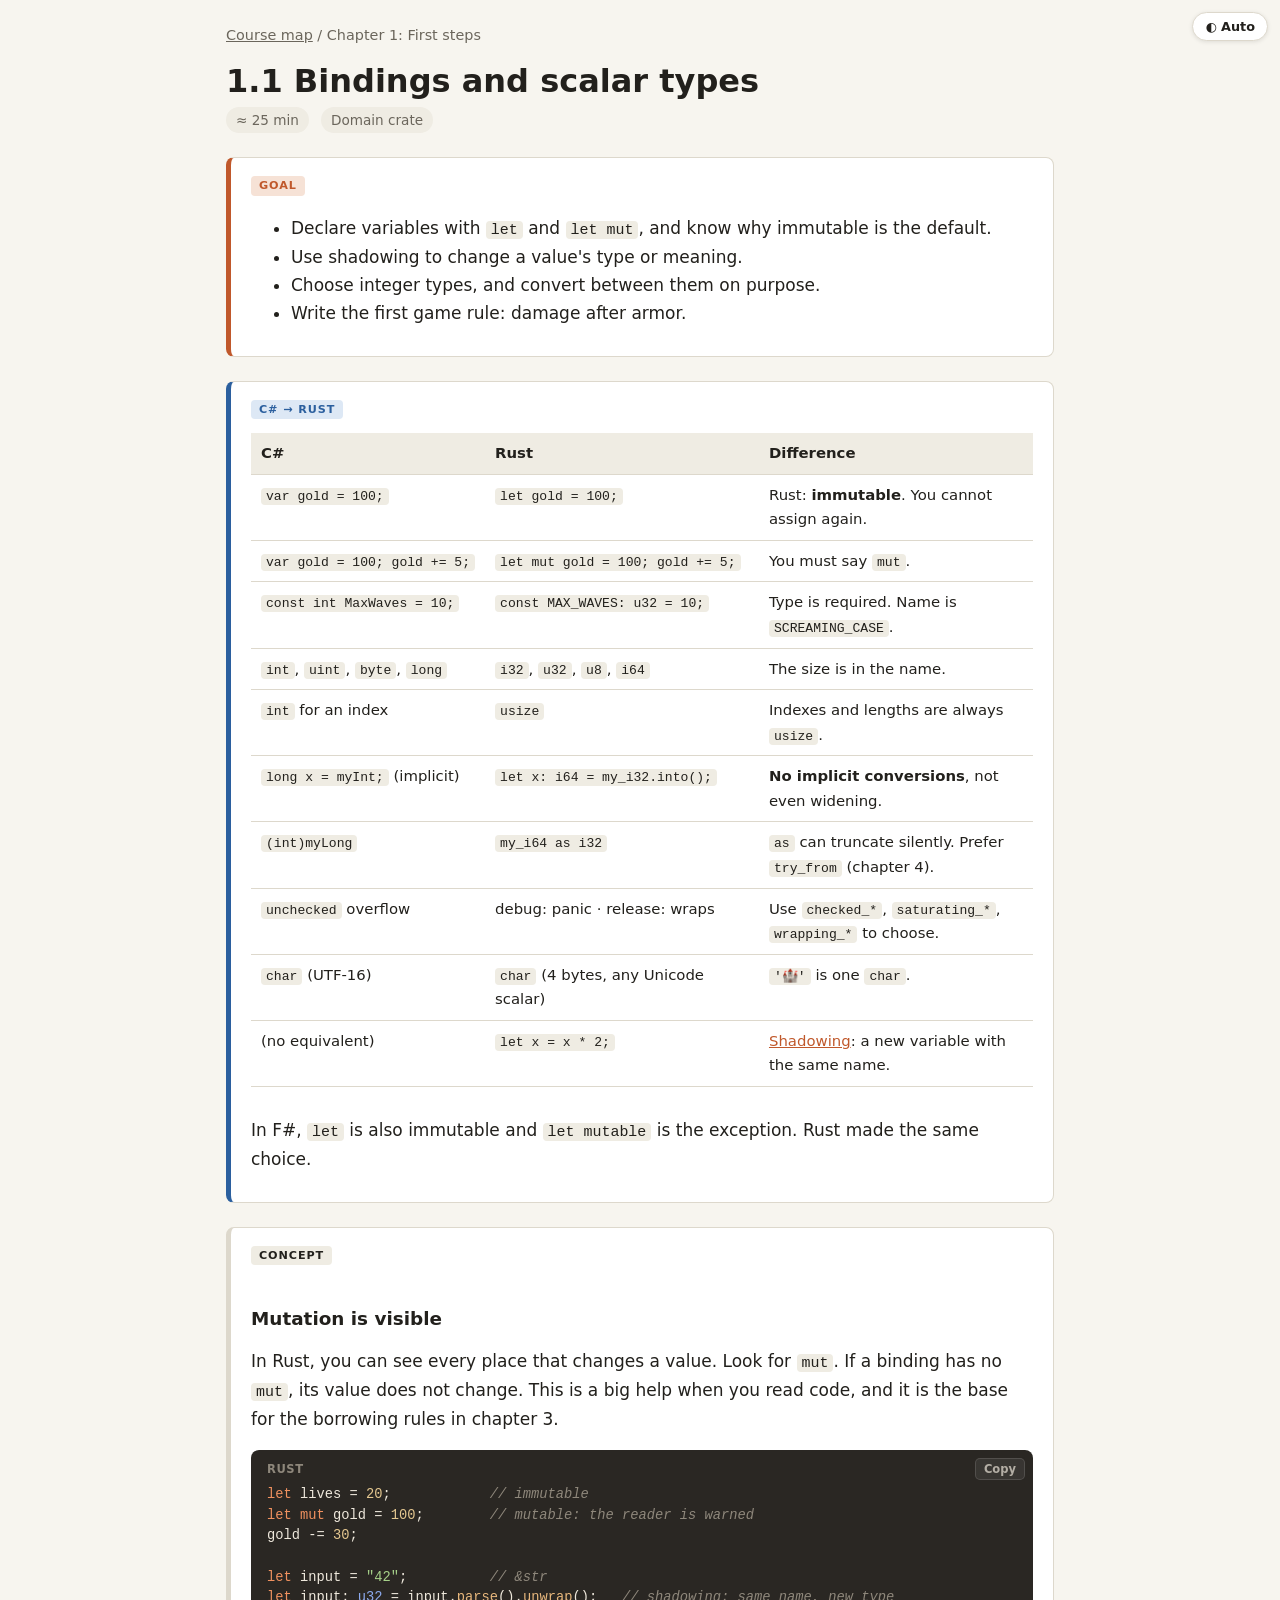
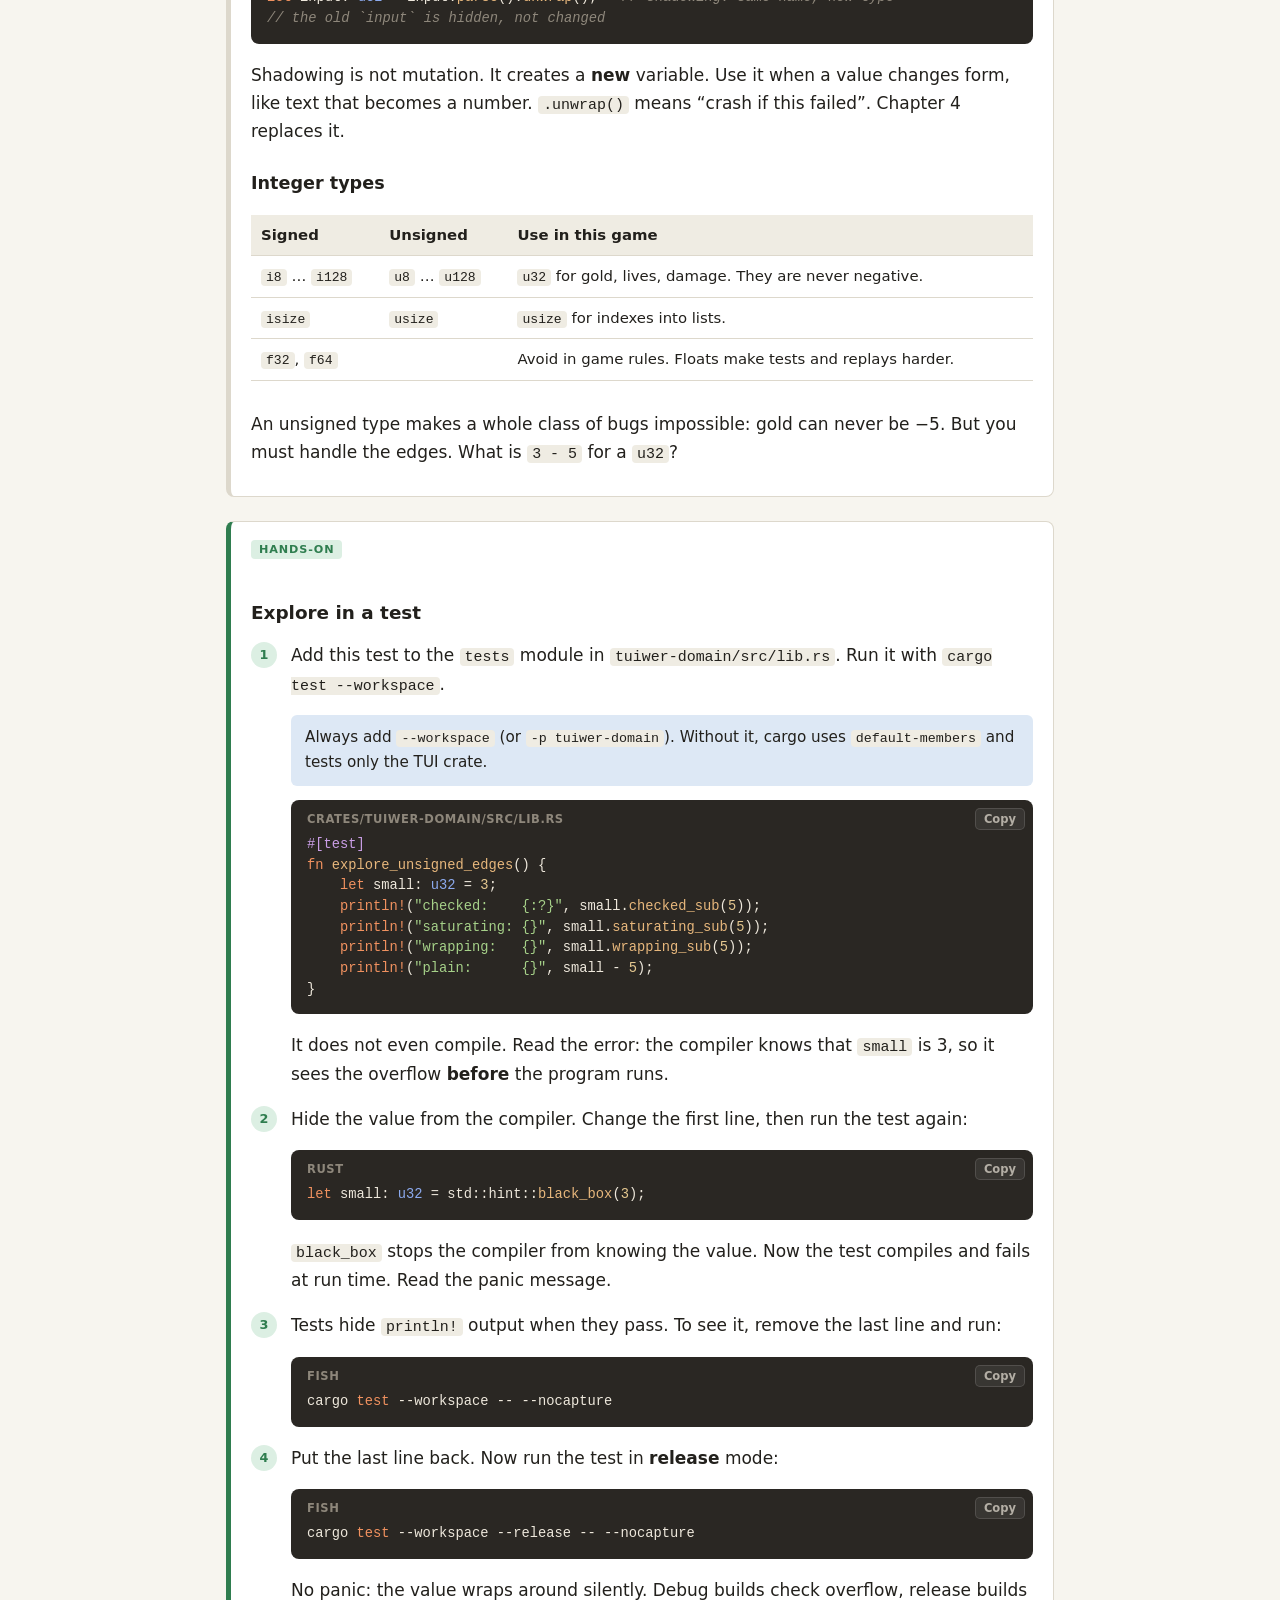
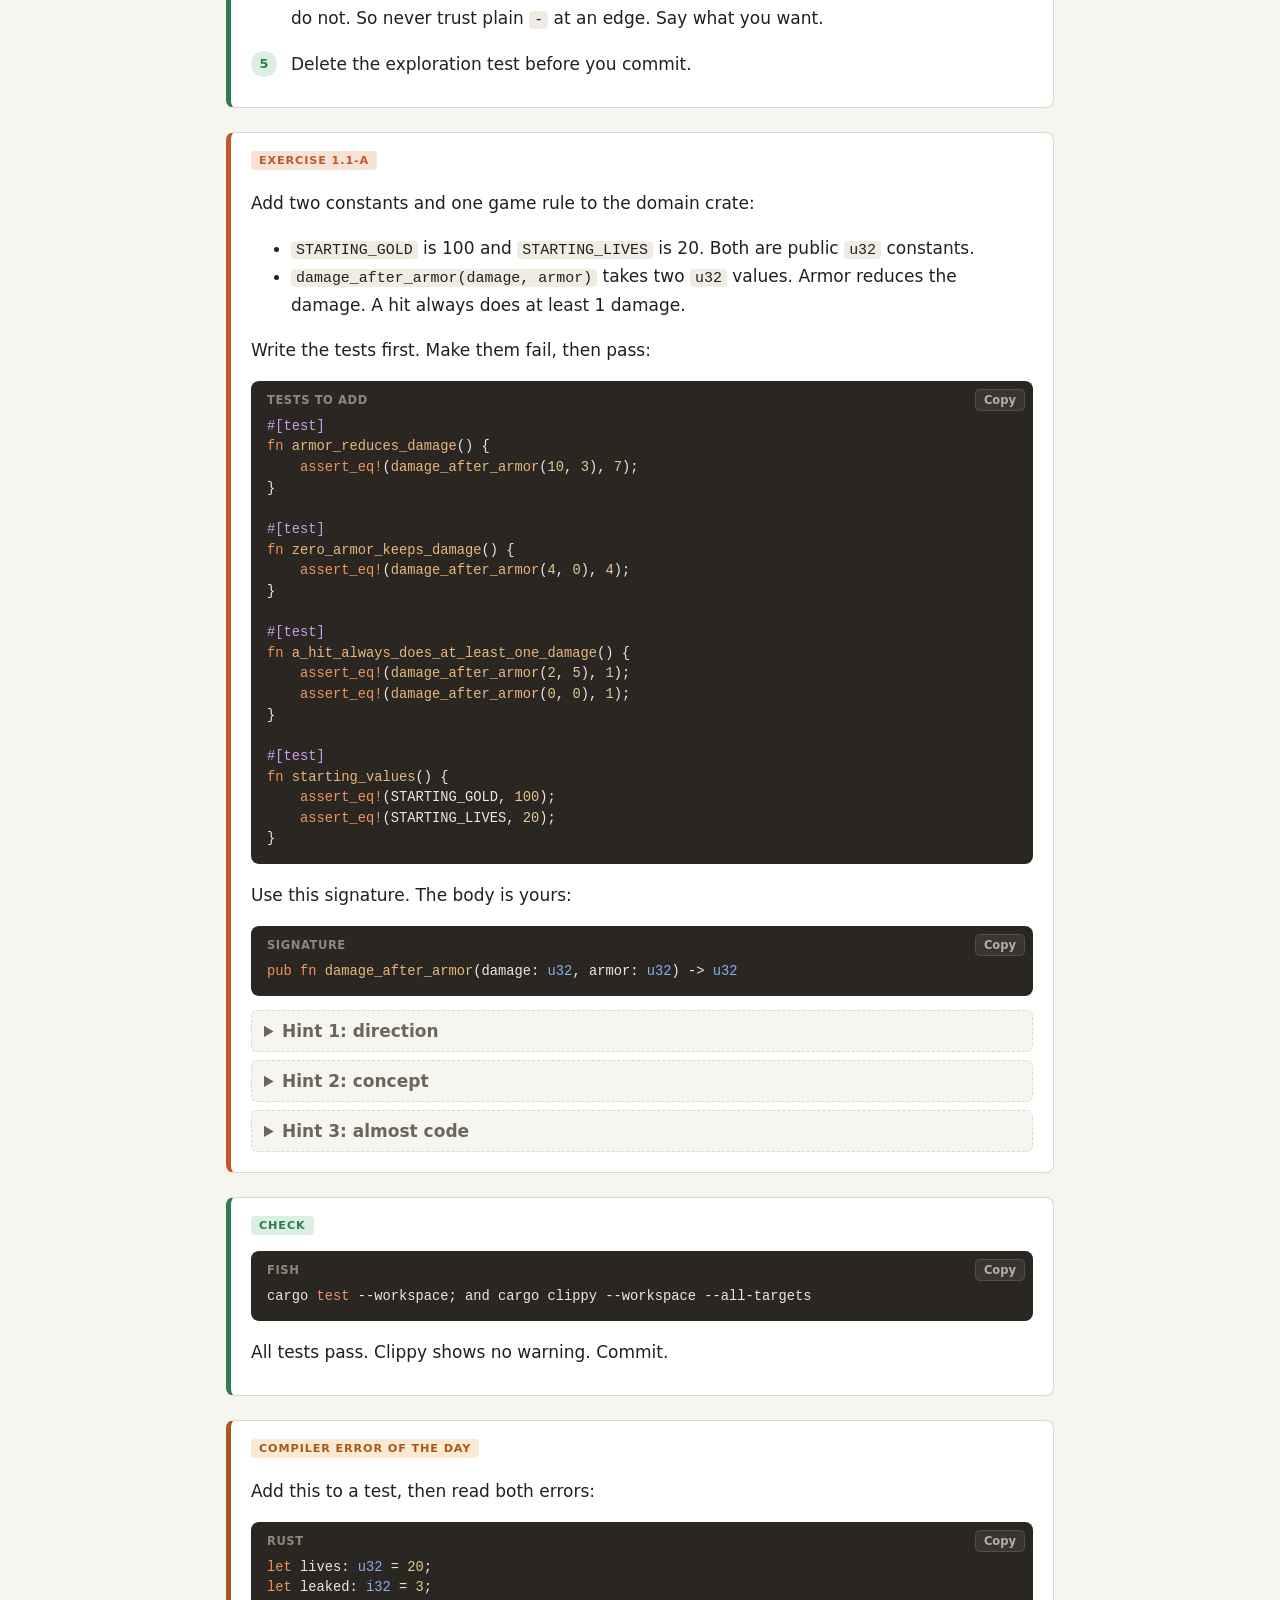
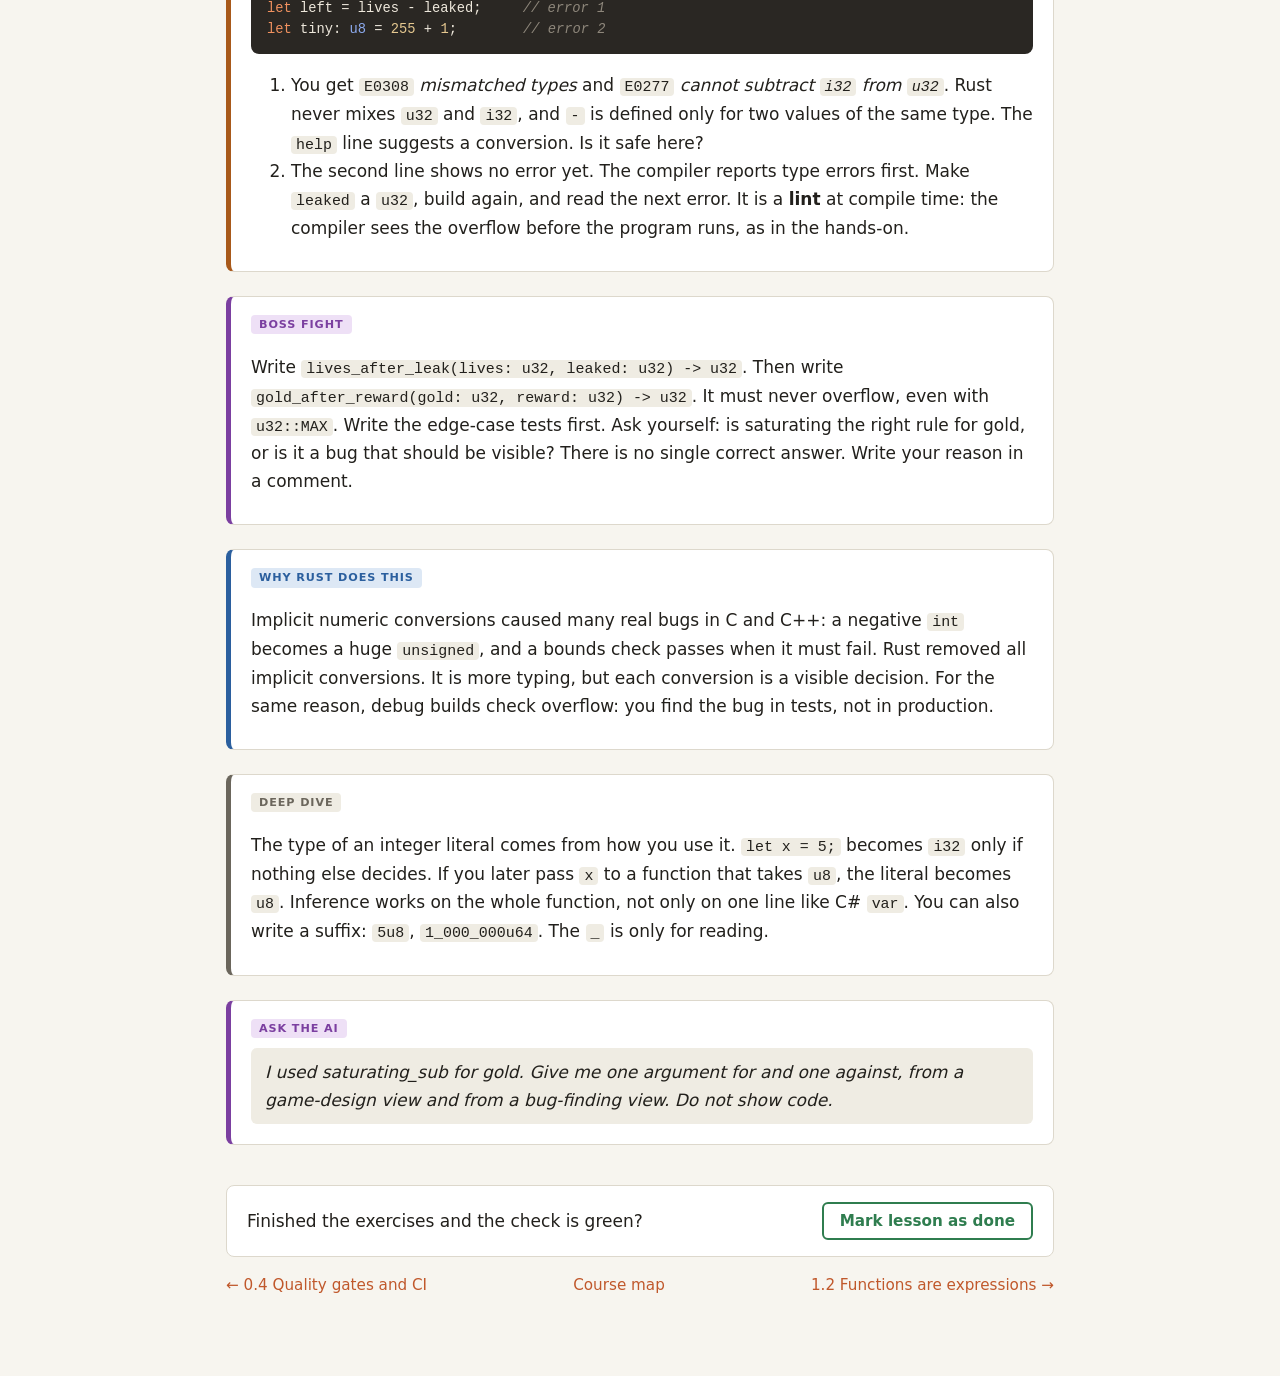
==== course/ch01/1.1-bindings-and-types.html @ e63d15ce "Add Rust course: roadmap, chapters 0-1, glossary, Neovim appendix Course for a C# developer learning" ====
<!doctype html>
<html lang="en">
<head>
  <meta charset="utf-8">
  <meta name="viewport" content="width=device-width, initial-scale=1">
  <title>Bindings and Types</title>
  <link rel="stylesheet" href="../assets/course.css">
  <script src="../assets/vendor/highlight.min.js"></script>
  <script src="../assets/vendor/mermaid.min.js"></script>
  <script src="../assets/course.js"></script>
</head>
<body data-lesson="1.1" data-root="../">
<main>
  <div class="crumbs"><a href="../index.html">Course map</a> / Chapter 1: First steps</div>
  <h1>1.1 Bindings and scalar types</h1>
  <div class="meta"><span>≈ 25 min</span><span>Domain crate</span></div>

  <section class="block goal">
    <span class="block-tag">Goal</span>
    <ul>
      <li>Declare variables with <code>let</code> and <code>let mut</code>, and know why immutable is the default.</li>
      <li>Use shadowing to change a value's type or meaning.</li>
      <li>Choose integer types, and convert between them on purpose.</li>
      <li>Write the first game rule: damage after armor.</li>
    </ul>
  </section>

  <section class="block compare">
    <span class="block-tag">C# → Rust</span>
    <div class="table-wrap">
    <table>
      <tr><th>C#</th><th>Rust</th><th>Difference</th></tr>
      <tr><td><code>var gold = 100;</code></td><td><code>let gold = 100;</code></td><td>Rust: <strong>immutable</strong>. You cannot assign again.</td></tr>
      <tr><td><code>var gold = 100; gold += 5;</code></td><td><code>let mut gold = 100; gold += 5;</code></td><td>You must say <code>mut</code>.</td></tr>
      <tr><td><code>const int MaxWaves = 10;</code></td><td><code>const MAX_WAVES: u32 = 10;</code></td><td>Type is required. Name is <code>SCREAMING_CASE</code>.</td></tr>
      <tr><td><code>int</code>, <code>uint</code>, <code>byte</code>, <code>long</code></td><td><code>i32</code>, <code>u32</code>, <code>u8</code>, <code>i64</code></td><td>The size is in the name.</td></tr>
      <tr><td><code>int</code> for an index</td><td><code>usize</code></td><td>Indexes and lengths are always <code>usize</code>.</td></tr>
      <tr><td><code>long x = myInt;</code> (implicit)</td><td><code>let x: i64 = my_i32.into();</code></td><td><strong>No implicit conversions</strong>, not even widening.</td></tr>
      <tr><td><code>(int)myLong</code></td><td><code>my_i64 as i32</code></td><td><code>as</code> can truncate silently. Prefer <code>try_from</code> (chapter 4).</td></tr>
      <tr><td><code>unchecked</code> overflow</td><td>debug: panic · release: wraps</td><td>Use <code>checked_*</code>, <code>saturating_*</code>, <code>wrapping_*</code> to choose.</td></tr>
      <tr><td><code>char</code> (UTF-16)</td><td><code>char</code> (4 bytes, any Unicode scalar)</td><td><code>'🏰'</code> is one <code>char</code>.</td></tr>
      <tr><td>(no equivalent)</td><td><code>let x = x * 2;</code></td><td><a href="../glossary.html#shadowing">Shadowing</a>: a new variable with the same name.</td></tr>
    </table>
    </div>
    <p>In F#, <code>let</code> is also immutable and <code>let mutable</code> is the exception. Rust made the same choice.</p>
  </section>

  <section class="block">
    <span class="block-tag" style="background:var(--surface-2)">Concept</span>
    <h2>Mutation is visible</h2>
    <p>In Rust, you can see every place that changes a value. Look for <code>mut</code>. If a binding has no <code>mut</code>,
      its value does not change. This is a big help when you read code, and it is the base for the borrowing rules in chapter 3.</p>
<pre data-label="rust"><code class="language-rust">let lives = 20;            // immutable
let mut gold = 100;        // mutable: the reader is warned
gold -= 30;

let input = "42";          // &amp;str
let input: u32 = input.parse().unwrap();   // shadowing: same name, new type
// the old `input` is hidden, not changed</code></pre>
    <p>Shadowing is not mutation. It creates a <strong>new</strong> variable. Use it when a value changes form,
      like text that becomes a number. <code>.unwrap()</code> means “crash if this failed”. Chapter 4 replaces it.</p>

    <h3>Integer types</h3>
    <div class="table-wrap">
    <table>
      <tr><th>Signed</th><th>Unsigned</th><th>Use in this game</th></tr>
      <tr><td><code>i8</code> … <code>i128</code></td><td><code>u8</code> … <code>u128</code></td><td><code>u32</code> for gold, lives, damage. They are never negative.</td></tr>
      <tr><td><code>isize</code></td><td><code>usize</code></td><td><code>usize</code> for indexes into lists.</td></tr>
      <tr><td colspan="2"><code>f32</code>, <code>f64</code></td><td>Avoid in game rules. Floats make tests and replays harder.</td></tr>
    </table>
    </div>
    <p>An unsigned type makes a whole class of bugs impossible: gold can never be −5. But you must handle the edges.
      What is <code>3 - 5</code> for a <code>u32</code>?</p>
  </section>

  <section class="block handson">
    <span class="block-tag">Hands-on</span>
    <h2>Explore in a test</h2>
    <ol class="steps">
      <li>
        <p>Add this test to the <code>tests</code> module in <code>tuiwer-domain/src/lib.rs</code>. Run it with <code>cargo test --workspace</code>.</p>
        <p class="note">Always add <code>--workspace</code> (or <code>-p tuiwer-domain</code>). Without it, cargo uses <code>default-members</code> and tests only the TUI crate.</p>
<pre data-label="crates/tuiwer-domain/src/lib.rs"><code class="language-rust">#[test]
fn explore_unsigned_edges() {
    let small: u32 = 3;
    println!("checked:    {:?}", small.checked_sub(5));
    println!("saturating: {}", small.saturating_sub(5));
    println!("wrapping:   {}", small.wrapping_sub(5));
    println!("plain:      {}", small - 5);
}</code></pre>
        <p>It does not even compile. Read the error: the compiler knows that <code>small</code> is 3, so it sees the overflow <strong>before</strong> the program runs.</p>
      </li>
      <li>
        <p>Hide the value from the compiler. Change the first line, then run the test again:</p>
<pre data-label="rust"><code class="language-rust">let small: u32 = std::hint::black_box(3);</code></pre>
        <p><code>black_box</code> stops the compiler from knowing the value. Now the test compiles and fails at run time. Read the panic message.</p>
      </li>
      <li>
        <p>Tests hide <code>println!</code> output when they pass. To see it, remove the last line and run:</p>
<pre data-label="fish"><code class="language-bash">cargo test --workspace -- --nocapture</code></pre>
      </li>
      <li>
        <p>Put the last line back. Now run the test in <strong>release</strong> mode:</p>
<pre data-label="fish"><code class="language-bash">cargo test --workspace --release -- --nocapture</code></pre>
        <p>No panic: the value wraps around silently. Debug builds check overflow, release builds do not.
          So never trust plain <code>-</code> at an edge. Say what you want.</p>
      </li>
      <li>Delete the exploration test before you commit.</li>
    </ol>
  </section>

  <section class="block exercise">
    <span class="block-tag">Exercise 1.1-A</span>
    <p>Add two constants and one game rule to the domain crate:</p>
    <ul>
      <li><code>STARTING_GOLD</code> is 100 and <code>STARTING_LIVES</code> is 20. Both are public <code>u32</code> constants.</li>
      <li><code>damage_after_armor(damage, armor)</code> takes two <code>u32</code> values. Armor reduces the damage. A hit always does at least 1 damage.</li>
    </ul>
    <p>Write the tests first. Make them fail, then pass:</p>
<pre data-label="tests to add"><code class="language-rust">#[test]
fn armor_reduces_damage() {
    assert_eq!(damage_after_armor(10, 3), 7);
}

#[test]
fn zero_armor_keeps_damage() {
    assert_eq!(damage_after_armor(4, 0), 4);
}

#[test]
fn a_hit_always_does_at_least_one_damage() {
    assert_eq!(damage_after_armor(2, 5), 1);
    assert_eq!(damage_after_armor(0, 0), 1);
}

#[test]
fn starting_values() {
    assert_eq!(STARTING_GOLD, 100);
    assert_eq!(STARTING_LIVES, 20);
}</code></pre>
    <p>Use this signature. The body is yours:</p>
<pre data-label="signature"><code class="language-rust">pub fn damage_after_armor(damage: u32, armor: u32) -&gt; u32</code></pre>
    <details class="hint"><summary>Hint 1: direction</summary>
      <p>What happens when <code>armor</code> is larger than <code>damage</code>? Your explore test gave the answer.</p></details>
    <details class="hint"><summary>Hint 2: concept</summary>
      <p>Integer types have methods. Look at <code>u32</code> in <code>rustup doc --std</code>. You need one method that stops at zero,
        and one method that gives the larger of two values. Methods can be chained.</p></details>
    <details class="hint"><summary>Hint 3: almost code</summary>
      <p><code>saturating_sub</code> and <code>max</code>. The body is one expression, without <code>return</code> and without <code>;</code>.</p></details>
  </section>

  <section class="block check">
    <span class="block-tag">Check</span>
<pre data-label="fish"><code class="language-bash">cargo test --workspace; and cargo clippy --workspace --all-targets</code></pre>
    <p>All tests pass. Clippy shows no warning. Commit.</p>
  </section>

  <section class="block compile-error">
    <span class="block-tag">Compiler error of the day</span>
    <p>Add this to a test, then read both errors:</p>
<pre data-label="rust"><code class="language-rust">let lives: u32 = 20;
let leaked: i32 = 3;
let left = lives - leaked;     // error 1
let tiny: u8 = 255 + 1;        // error 2</code></pre>
    <ol>
      <li>You get <code>E0308</code> <em>mismatched types</em> and <code>E0277</code> <em>cannot subtract <code>i32</code> from <code>u32</code></em>.
        Rust never mixes <code>u32</code> and <code>i32</code>, and <code>-</code> is defined only for two values of the same type. The <code>help</code> line suggests a conversion. Is it safe here?</li>
      <li>The second line shows no error yet. The compiler reports type errors first. Make <code>leaked</code> a <code>u32</code>, build again, and read the next error.
        It is a <strong>lint</strong> at compile time: the compiler sees the overflow before the program runs, as in the hands-on.</li>
    </ol>
  </section>

  <section class="block boss">
    <span class="block-tag">Boss fight</span>
    <p>Write <code>lives_after_leak(lives: u32, leaked: u32) -&gt; u32</code>. Then write
      <code>gold_after_reward(gold: u32, reward: u32) -&gt; u32</code>. It must never overflow, even with <code>u32::MAX</code>.
      Write the edge-case tests first. Ask yourself: is saturating the right rule for gold, or is it a bug that should be visible?
      There is no single correct answer. Write your reason in a comment.</p>
  </section>

  <section class="block why">
    <span class="block-tag">Why Rust does this</span>
    <p>Implicit numeric conversions caused many real bugs in C and C++: a negative <code>int</code> becomes a huge <code>unsigned</code>,
      and a bounds check passes when it must fail. Rust removed all implicit conversions. It is more typing, but each conversion is
      a visible decision. For the same reason, debug builds check overflow: you find the bug in tests, not in production.</p>
  </section>

  <section class="block deepdive">
    <span class="block-tag">Deep dive</span>
    <p>The type of an integer literal comes from how you use it. <code>let x = 5;</code> becomes <code>i32</code> only if nothing else decides.
      If you later pass <code>x</code> to a function that takes <code>u8</code>, the literal becomes <code>u8</code>. Inference works on the whole function,
      not only on one line like C# <code>var</code>. You can also write a suffix: <code>5u8</code>, <code>1_000_000u64</code>. The <code>_</code> is only for reading.</p>
  </section>

  <section class="block ask-ai">
    <span class="block-tag">Ask the AI</span>
    <div class="prompt">I used saturating_sub for gold. Give me one argument for and one against, from a game-design view and from a bug-finding view. Do not show code.</div>
  </section>
</main>
</body>
</html>
---- course/assets/course.css ----
/* Tuiwer Defense course: shared styles for every page. */

:root {
  --bg: #f7f5ef;
  --surface: #ffffff;
  --surface-2: #efece3;
  --text: #22201c;
  --muted: #6b665c;
  --border: #ddd8cc;
  --accent: #c0582b;      /* rust orange */
  --accent-soft: #f6e2d6;
  --ok: #2f7d4f;
  --ok-soft: #dcefe3;
  --warn: #a8591a;
  --warn-soft: #fbe9d4;
  --info: #2b5f9e;
  --info-soft: #dde8f5;
  --boss: #7b3fa0;
  --boss-soft: #eee0f6;
  --code-bg: #2a2723;
  --code-text: #eee8dc;
  --hl-keyword: #f0915f;
  --hl-string: #a6d189;
  --hl-number: #e5c890;
  --hl-comment: #8e877b;
  --hl-type: #8caaee;
  --hl-func: #e7b77c;
  --hl-meta: #ca9ee6;
  color-scheme: light;
}

@media (prefers-color-scheme: dark) {
  :root:not([data-theme="light"]) {
    --bg: #181614;
    --surface: #211f1c;
    --surface-2: #2a2724;
    --text: #ebe6dc;
    --muted: #a39d92;
    --border: #3a3631;
    --accent: #f0915f;
    --accent-soft: #3b2619;
    --ok: #7fcf9b;
    --ok-soft: #1d3326;
    --warn: #f2b36d;
    --warn-soft: #3a2a17;
    --info: #8fb8ee;
    --info-soft: #1b2a3d;
    --boss: #d2a3f0;
    --boss-soft: #2f2139;
    --code-bg: #12110f;
    color-scheme: dark;
  }
}

:root[data-theme="dark"] {
  --bg: #181614;
  --surface: #211f1c;
  --surface-2: #2a2724;
  --text: #ebe6dc;
  --muted: #a39d92;
  --border: #3a3631;
  --accent: #f0915f;
  --accent-soft: #3b2619;
  --ok: #7fcf9b;
  --ok-soft: #1d3326;
  --warn: #f2b36d;
  --warn-soft: #3a2a17;
  --info: #8fb8ee;
  --info-soft: #1b2a3d;
  --boss: #d2a3f0;
  --boss-soft: #2f2139;
  --code-bg: #12110f;
  color-scheme: dark;
}

* { box-sizing: border-box; }

html { -webkit-text-size-adjust: 100%; }

body {
  margin: 0;
  background: var(--bg);
  color: var(--text);
  font: 17px/1.65 "Inter", system-ui, -apple-system, "Segoe UI", sans-serif;
}

main {
  max-width: 860px;
  margin: 0 auto;
  padding: 24px 16px 96px;
}

a { color: var(--accent); }

h1, h2, h3 { line-height: 1.25; }
h1 { font-size: 2rem; margin: 0.4em 0 0.2em; }
h2 { font-size: 1.35rem; margin: 2.2em 0 0.6em; }
h3 { font-size: 1.1rem; margin: 1.6em 0 0.4em; }

.crumbs { font-size: 0.9rem; color: var(--muted); }
.crumbs a { color: var(--muted); }
.subtitle { color: var(--muted); margin-top: 0; }
.meta { display: flex; gap: 12px; flex-wrap: wrap; font-size: 0.85rem; color: var(--muted); }
.meta span { background: var(--surface-2); border-radius: 999px; padding: 2px 10px; }

/* ---------- code ---------- */

code {
  font-family: "JetBrains Mono", "Fira Code", ui-monospace, monospace;
  font-size: 0.88em;
  background: var(--surface-2);
  padding: 1px 5px;
  border-radius: 4px;
}

pre {
  position: relative;
  background: var(--code-bg);
  color: var(--code-text);
  border-radius: 8px;
  padding: 14px 16px;
  overflow-x: auto;
  font-size: 0.86rem;
  line-height: 1.5;
}
pre code { background: none; padding: 0; color: inherit; font-size: inherit; }
pre[data-label]::before {
  content: attr(data-label);
  display: block;
  font: 600 0.72rem/1 system-ui, sans-serif;
  letter-spacing: 0.05em;
  text-transform: uppercase;
  color: var(--hl-comment);
  margin-bottom: 10px;
}
.copy-btn {
  position: absolute; top: 8px; right: 8px;
  font: 600 0.72rem system-ui, sans-serif;
  background: #ffffff1a; color: var(--code-text);
  border: 1px solid #ffffff30; border-radius: 5px;
  padding: 3px 8px; cursor: pointer; opacity: 0.7;
}
.copy-btn:hover { opacity: 1; }

.hljs-keyword, .hljs-built_in, .hljs-selector-tag { color: var(--hl-keyword); }
.hljs-string, .hljs-char { color: var(--hl-string); }
.hljs-number, .hljs-literal { color: var(--hl-number); }
.hljs-comment { color: var(--hl-comment); font-style: italic; }
.hljs-type, .hljs-title.class_ { color: var(--hl-type); }
.hljs-title.function_, .hljs-title { color: var(--hl-func); }
.hljs-meta, .hljs-attr, .hljs-symbol { color: var(--hl-meta); }

/* ---------- tables ---------- */

.table-wrap { overflow-x: auto; }
table { border-collapse: collapse; width: 100%; font-size: 0.93rem; margin: 12px 0; }
th, td { border-bottom: 1px solid var(--border); padding: 8px 10px; text-align: left; vertical-align: top; }
th { background: var(--surface-2); font-weight: 600; }
td code { white-space: nowrap; }

/* ---------- lesson blocks ---------- */

.block {
  background: var(--surface);
  border: 1px solid var(--border);
  border-left: 5px solid var(--border);
  border-radius: 8px;
  padding: 4px 20px 12px;
  margin: 24px 0;
}
.block > h2:first-child, .block > h3:first-child { margin-top: 14px; }
.block h2 { font-size: 1.15rem; }
.block-tag {
  display: inline-block;
  font: 700 0.7rem/1 system-ui, sans-serif;
  letter-spacing: 0.08em;
  text-transform: uppercase;
  padding: 4px 8px;
  border-radius: 4px;
  margin-top: 14px;
}

.goal      { border-left-color: var(--accent); }
.goal .block-tag { background: var(--accent-soft); color: var(--accent); }
.compare   { border-left-color: var(--info); }
.compare .block-tag { background: var(--info-soft); color: var(--info); }
.handson   { border-left-color: var(--ok); }
.handson .block-tag { background: var(--ok-soft); color: var(--ok); }
.exercise  { border-left-color: var(--accent); }
.exercise .block-tag { background: var(--accent-soft); color: var(--accent); }
.check     { border-left-color: var(--ok); }
.check .block-tag { background: var(--ok-soft); color: var(--ok); }
.compile-error { border-left-color: var(--warn); }
.compile-error .block-tag { background: var(--warn-soft); color: var(--warn); }
.boss      { border-left-color: var(--boss); }
.boss .block-tag { background: var(--boss-soft); color: var(--boss); }
.showoff   { border-left-color: var(--hl-number); }
.showoff .block-tag { background: var(--warn-soft); color: var(--warn); }
.deepdive  { border-left-color: var(--muted); }
.deepdive .block-tag { background: var(--surface-2); color: var(--muted); }
.why       { border-left-color: var(--info); }
.why .block-tag { background: var(--info-soft); color: var(--info); }
.ask-ai    { border-left-color: var(--boss); }
.ask-ai .block-tag { background: var(--boss-soft); color: var(--boss); }

.prompt {
  background: var(--surface-2);
  border-radius: 6px;
  padding: 10px 14px;
  margin: 8px 0;
  font-style: italic;
}

/* steps */
ol.steps { counter-reset: step; list-style: none; padding-left: 0; }
ol.steps > li { counter-increment: step; position: relative; padding-left: 40px; margin: 14px 0; }
ol.steps > li::before {
  content: counter(step);
  position: absolute; left: 0; top: 1px;
  width: 26px; height: 26px; border-radius: 50%;
  background: var(--ok-soft); color: var(--ok);
  font: 700 0.8rem/26px system-ui, sans-serif; text-align: center;
}

/* hints */
details.hint {
  border: 1px dashed var(--border);
  border-radius: 6px;
  padding: 6px 12px;
  margin: 8px 0;
  background: var(--bg);
}
details.hint summary { cursor: pointer; font-weight: 600; color: var(--muted); }
details.hint[open] summary { margin-bottom: 6px; }

/* callouts */
.note, .warning {
  border-radius: 6px; padding: 10px 14px; margin: 14px 0; font-size: 0.95rem;
}
.note { background: var(--info-soft); }
.warning { background: var(--warn-soft); }

/* figures */
figure { margin: 18px 0; }
figure svg { display: block; width: 100%; height: auto; max-width: 760px; margin: 0 auto; }
figcaption { text-align: center; font-size: 0.85rem; color: var(--muted); margin-top: 6px; }
.mermaid { text-align: center; background: var(--surface); border-radius: 8px; padding: 8px 0; }

/* ---------- lesson footer ---------- */

.done-bar {
  display: flex; align-items: center; justify-content: space-between; gap: 12px; flex-wrap: wrap;
  margin-top: 40px; padding: 16px 20px;
  background: var(--surface); border: 1px solid var(--border); border-radius: 8px;
}
button.done-toggle {
  font: 600 0.95rem system-ui, sans-serif;
  border: 2px solid var(--ok); color: var(--ok); background: transparent;
  border-radius: 6px; padding: 8px 16px; cursor: pointer;
}
button.done-toggle.is-done { background: var(--ok); color: var(--surface); }
nav.pager { display: flex; justify-content: space-between; gap: 12px; margin-top: 16px; font-size: 0.95rem; }
nav.pager a { text-decoration: none; }

/* ---------- theme toggle ---------- */

.theme-toggle {
  position: fixed; top: 12px; right: 12px; z-index: 10;
  font: 600 0.8rem system-ui, sans-serif;
  background: var(--surface); color: var(--text);
  border: 1px solid var(--border); border-radius: 999px;
  padding: 6px 12px; cursor: pointer;
  box-shadow: 0 1px 4px #0000001a;
}
.theme-toggle:hover { border-color: var(--accent); }

/* ---------- index ---------- */

.hero { padding: 12px 0 4px; }
.hero h1 { font-size: 2.4rem; }
.hero .tag { color: var(--accent); font-weight: 700; letter-spacing: 0.04em; }

.map-wrap { background: var(--surface); border: 1px solid var(--border); border-radius: 10px; padding: 8px; }
.map-wrap svg { display: block; width: 100%; height: auto; }
.map-node { cursor: pointer; }
.map-node text { font: 700 15px system-ui, sans-serif; }
.map-node .label { font: 500 11px system-ui, sans-serif; fill: var(--muted); }
.progress-line { font-size: 0.95rem; color: var(--muted); margin: 10px 4px; }

.chapter-card {
  background: var(--surface); border: 1px solid var(--border); border-radius: 8px;
  padding: 12px 18px; margin: 14px 0;
}
.chapter-card h3 { margin: 6px 0; display: flex; gap: 10px; align-items: baseline; flex-wrap: wrap; }
.chapter-card h3 .num { color: var(--accent); }
.chapter-card .concepts { font-size: 0.88rem; color: var(--muted); margin: 4px 0 8px; }
.chapter-card ul { list-style: none; padding: 0; margin: 0; }
.chapter-card li { padding: 3px 0; font-size: 0.95rem; }
.chapter-card li .tick { display: inline-block; width: 22px; color: var(--ok); }
.chapter-card li.pending { color: var(--muted); }
.chapter-card .showoff-line { font-size: 0.88rem; margin-top: 8px; }

@media (max-width: 600px) {
  body { font-size: 16px; }
  h1 { font-size: 1.6rem; }
  .hero h1 { font-size: 1.9rem; }
  .block { padding: 4px 14px 10px; }
}
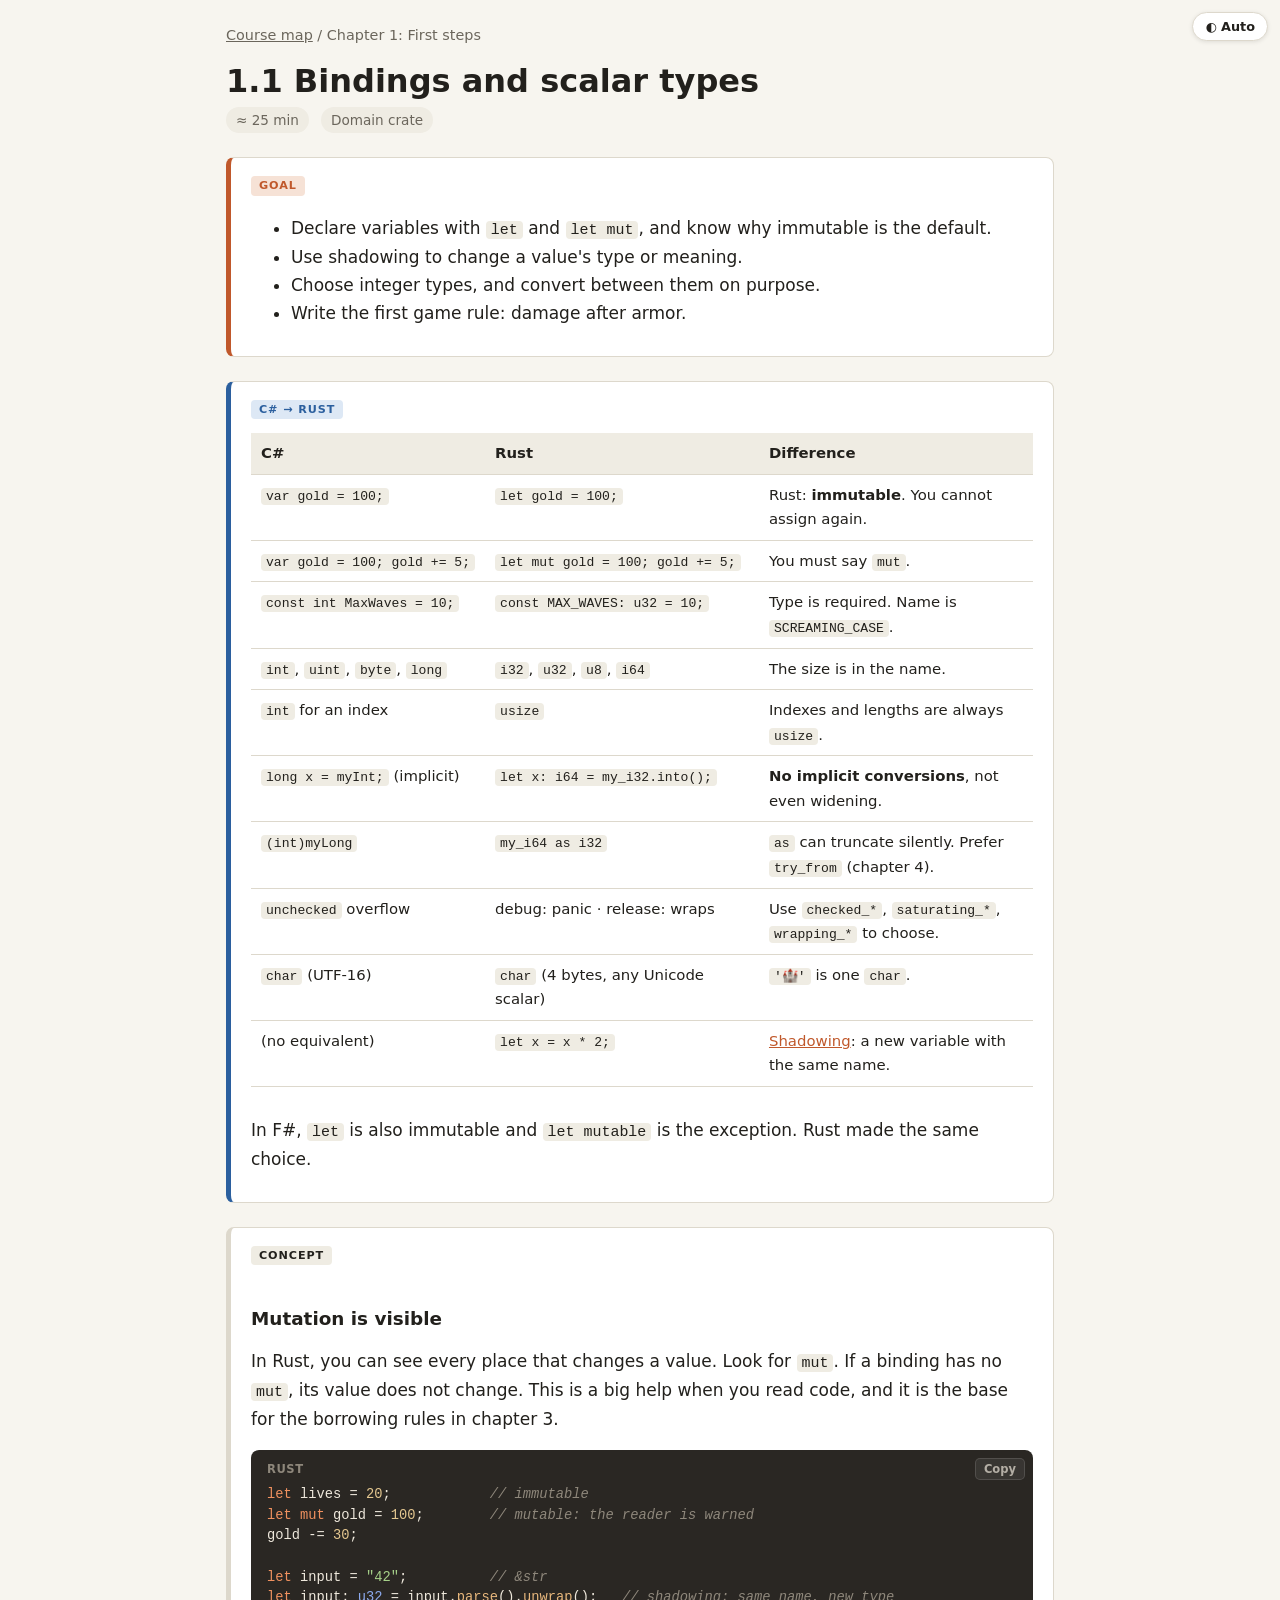
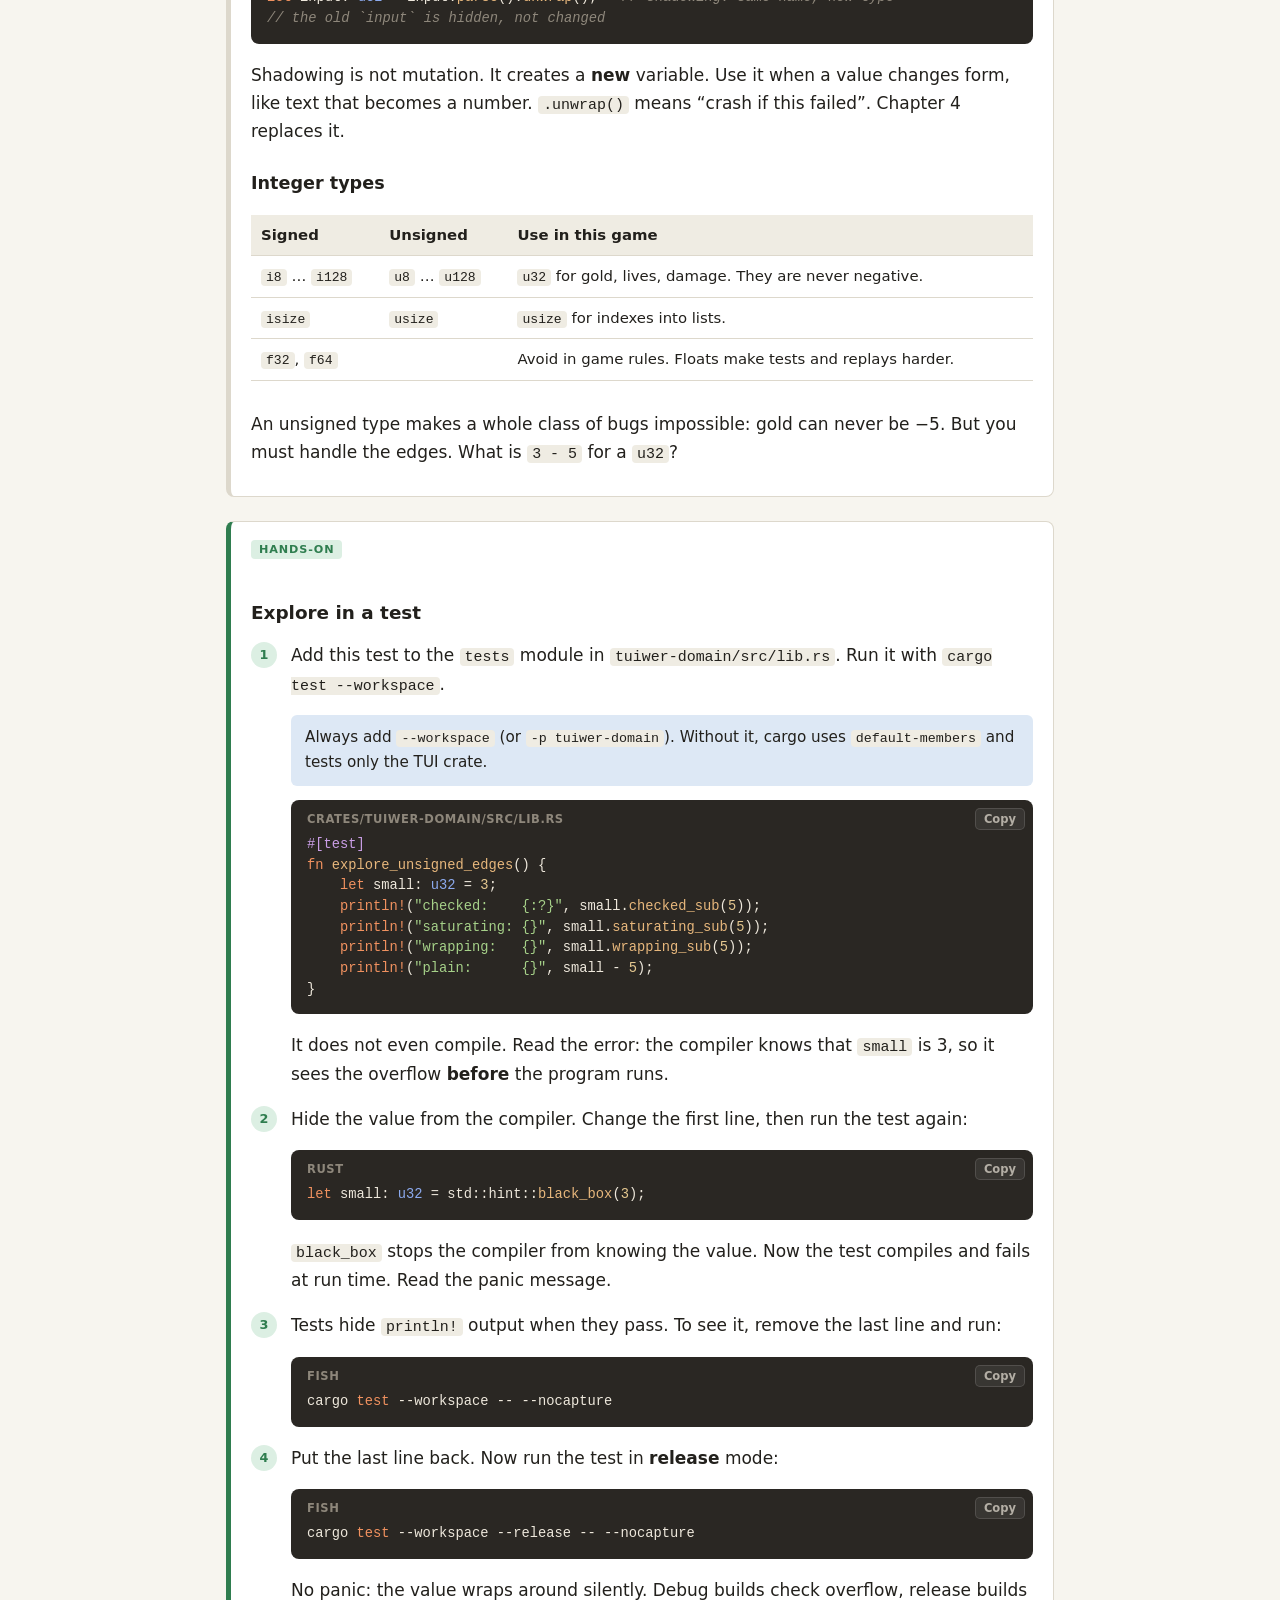
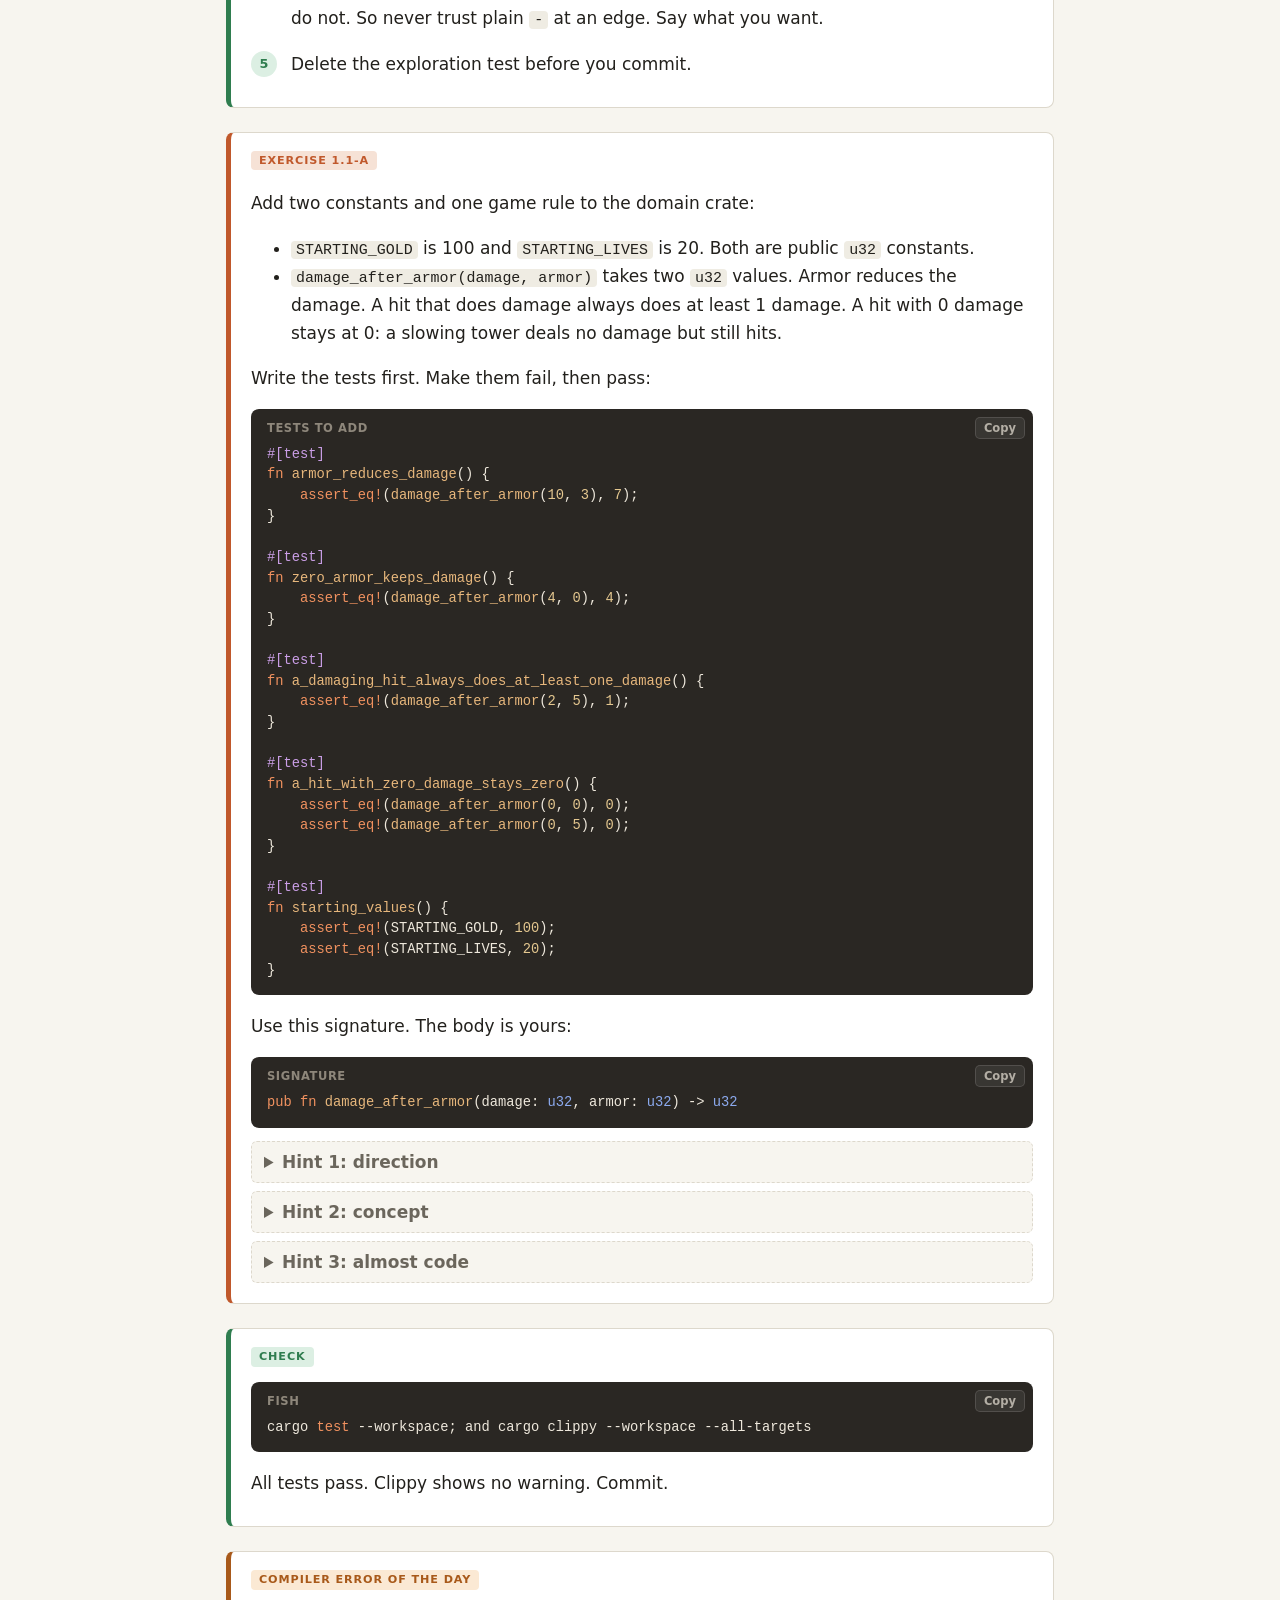
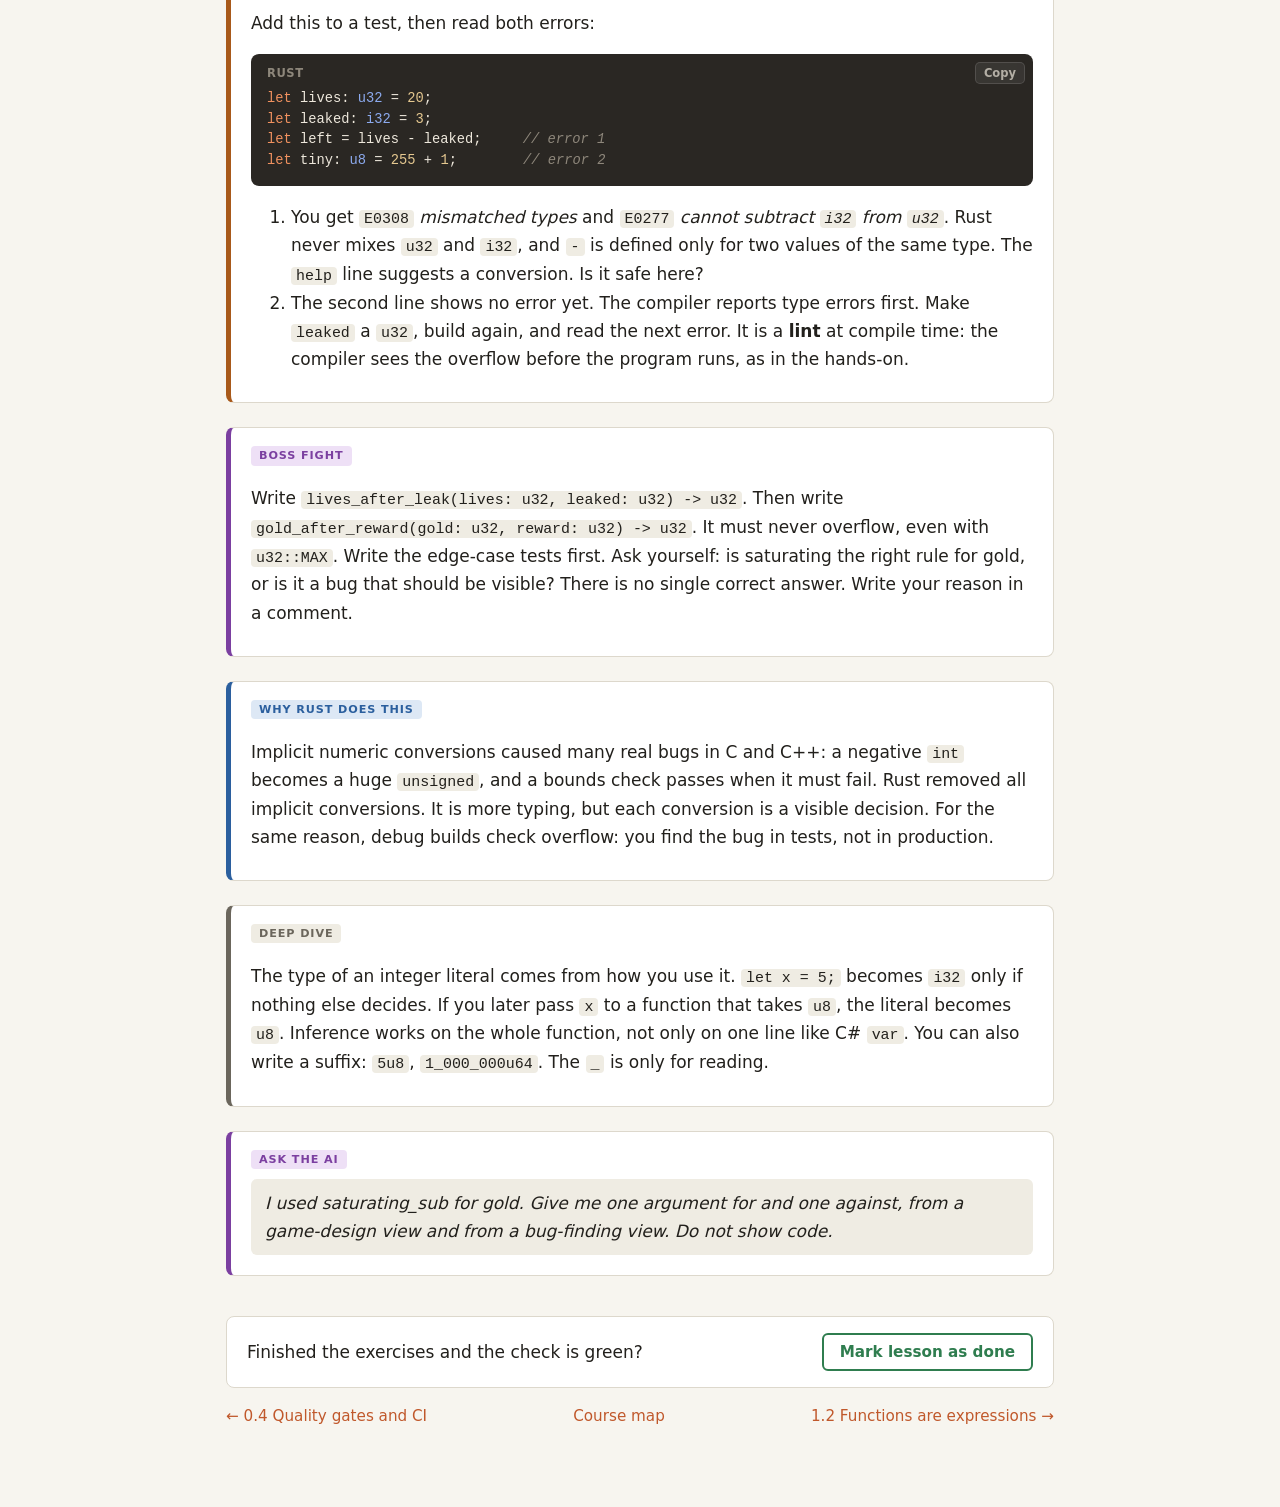
==== commit 5e4e3093: "Teach the zero-damage rule in lesson 1.1 and note Python is optional A hit with 0 damage stays 0 (sl" ====
--- a/course/ch01/1.1-bindings-and-types.html
+++ b/course/ch01/1.1-bindings-and-types.html
@@ -114,7 +114,7 @@
     <p>Add two constants and one game rule to the domain crate:</p>
     <ul>
       <li><code>STARTING_GOLD</code> is 100 and <code>STARTING_LIVES</code> is 20. Both are public <code>u32</code> constants.</li>
-      <li><code>damage_after_armor(damage, armor)</code> takes two <code>u32</code> values. Armor reduces the damage. A hit always does at least 1 damage.</li>
+      <li><code>damage_after_armor(damage, armor)</code> takes two <code>u32</code> values. Armor reduces the damage. A hit that does damage always does at least 1 damage. A hit with 0 damage stays at 0: a slowing tower deals no damage but still hits.</li>
     </ul>
     <p>Write the tests first. Make them fail, then pass:</p>
 <pre data-label="tests to add"><code class="language-rust">#[test]
@@ -128,9 +128,14 @@
 }
 
 #[test]
-fn a_hit_always_does_at_least_one_damage() {
+fn a_damaging_hit_always_does_at_least_one_damage() {
     assert_eq!(damage_after_armor(2, 5), 1);
-    assert_eq!(damage_after_armor(0, 0), 1);
+}
+
+#[test]
+fn a_hit_with_zero_damage_stays_zero() {
+    assert_eq!(damage_after_armor(0, 0), 0);
+    assert_eq!(damage_after_armor(0, 5), 0);
 }
 
 #[test]
@@ -141,12 +146,13 @@
     <p>Use this signature. The body is yours:</p>
 <pre data-label="signature"><code class="language-rust">pub fn damage_after_armor(damage: u32, armor: u32) -&gt; u32</code></pre>
     <details class="hint"><summary>Hint 1: direction</summary>
-      <p>What happens when <code>armor</code> is larger than <code>damage</code>? Your explore test gave the answer.</p></details>
+      <p>What happens when <code>armor</code> is larger than <code>damage</code>? Your explore test gave the answer.
+        Then think about the zero-damage case: one expression may not be enough.</p></details>
     <details class="hint"><summary>Hint 2: concept</summary>
       <p>Integer types have methods. Look at <code>u32</code> in <code>rustup doc --std</code>. You need one method that stops at zero,
         and one method that gives the larger of two values. Methods can be chained.</p></details>
     <details class="hint"><summary>Hint 3: almost code</summary>
-      <p><code>saturating_sub</code> and <code>max</code>. The body is one expression, without <code>return</code> and without <code>;</code>.</p></details>
+      <p><code>saturating_sub</code> and <code>max</code>. Handle zero damage first with an early <code>return</code>. Then the rest is one expression, without <code>return</code> and without <code>;</code>.</p></details>
   </section>
 
   <section class="block check">
